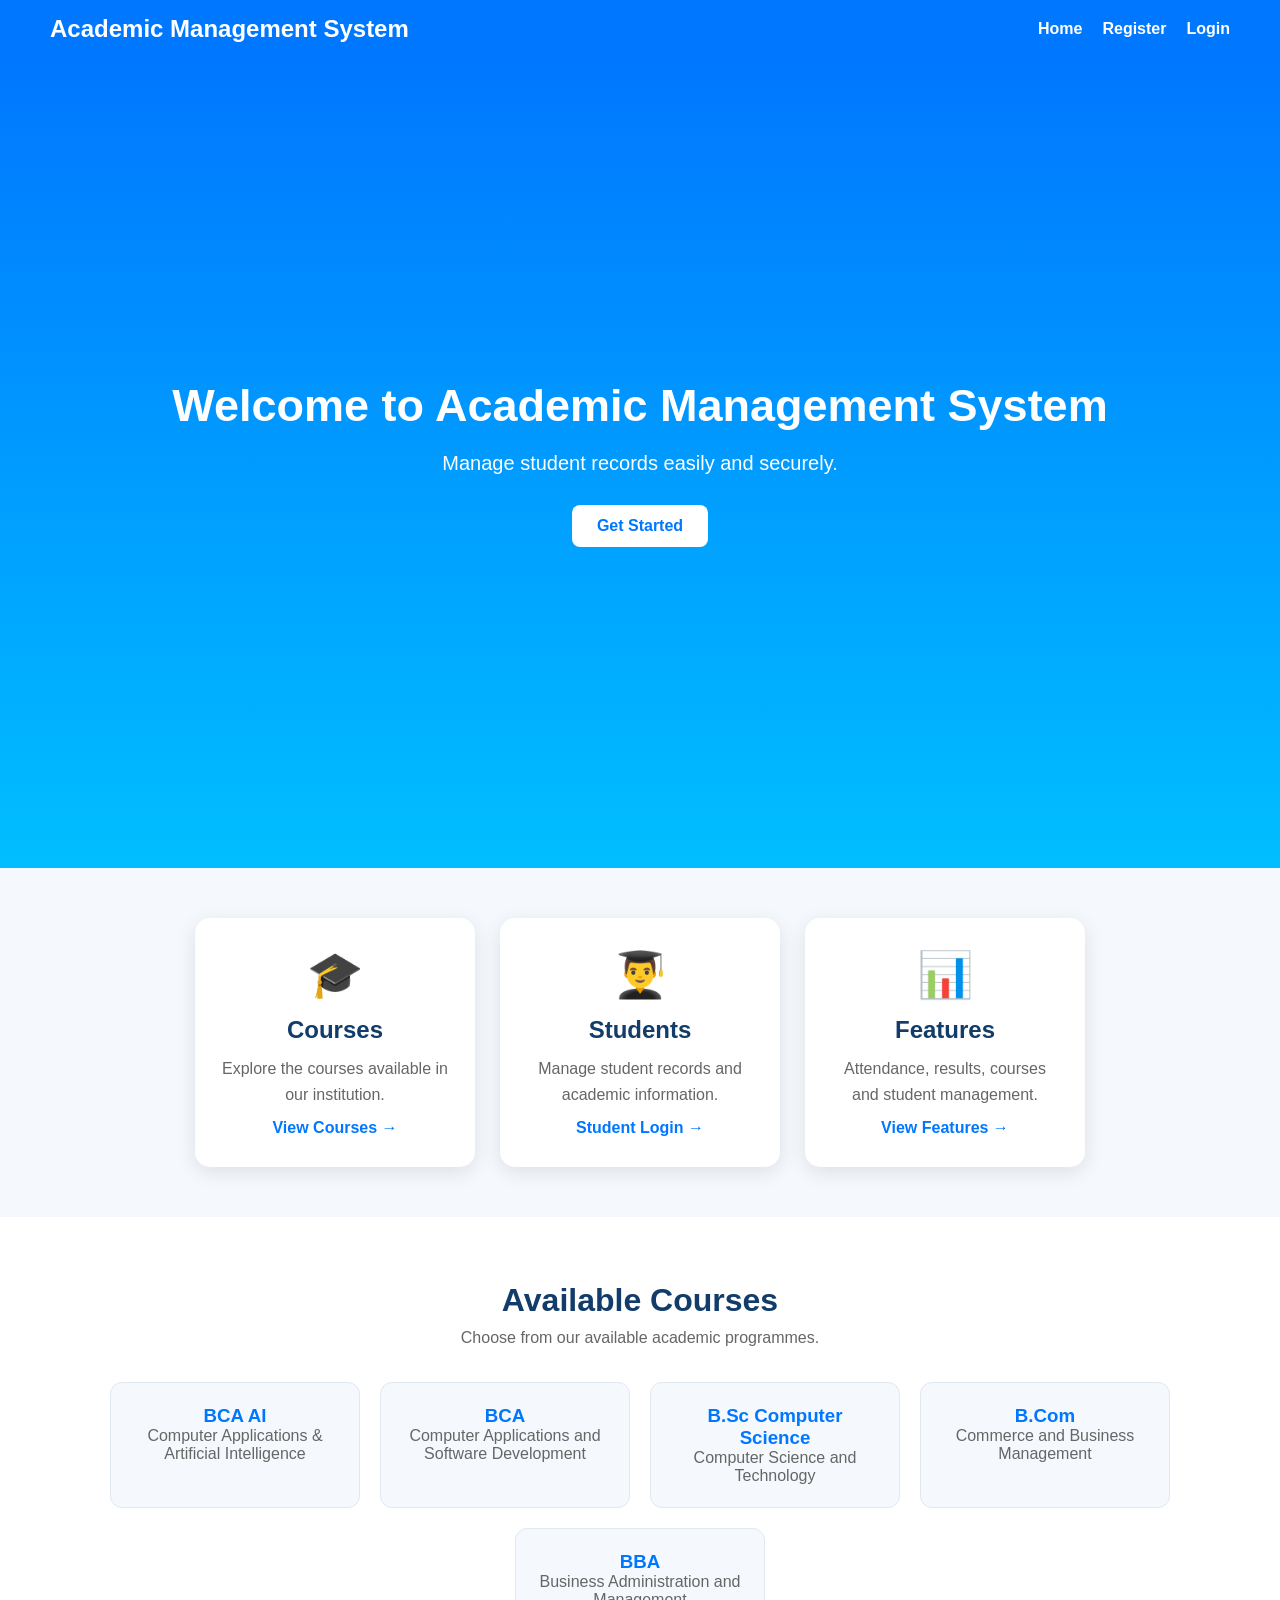
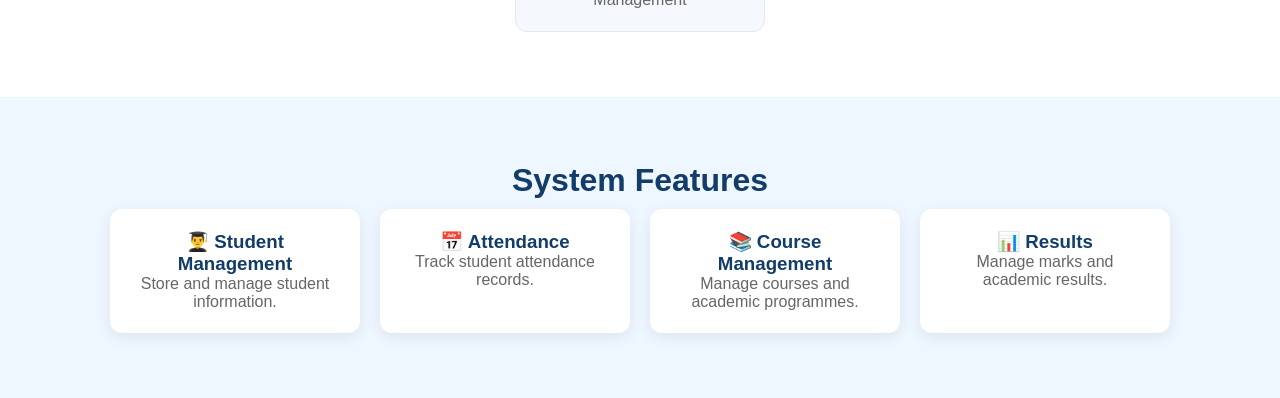
==== index.html @ a17a6cef "Add files via upload" ====
<!DOCTYPE html>
<html>
<head>
    <title>Student Management System</title>
    <link rel="stylesheet" href="style.css">
</head>
<body>

<nav>
    <h2>Academic Management System</h2>
    <ul>
        <li><a href="index.html">Home</a></li>
        <li><a href="register.html">Register</a></li>
        <li><a href="login.html">Login</a></li>
    </ul>
</nav>

<section class="hero">
    <h1>Welcome to Academic Management System</h1>
    <p>Manage student records easily and securely.</p>

    <a href="register.html" class="btn">Get Started</a>
</section>
<!-- INFORMATION CARDS -->

<section class="info-section">

    <div class="info-card">
        <div class="icon">🎓</div>
        <h2>Courses</h2>
        <p>Explore the courses available in our institution.</p>
        <a href="#courses">View Courses →</a>
    </div>

    <div class="info-card">
        <div class="icon">👨‍🎓</div>
        <h2>Students</h2>
        <p>Manage student records and academic information.</p>
        <a href="login.html">Student Login →</a>
    </div>

    <div class="info-card">
        <div class="icon">📊</div>
        <h2>Features</h2>
        <p>Attendance, results, courses and student management.</p>
        <a href="#features">View Features →</a>
    </div>

</section>


<!-- COURSES DETAILS -->

<section id="courses" class="details-section">

    <h2>Available Courses</h2>
    <p>Choose from our available academic programmes.</p>

    <div class="course-list">

        <div>
            <h3>BCA AI</h3>
            <p>Computer Applications & Artificial Intelligence</p>
        </div>

        <div>
            <h3>BCA</h3>
            <p>Computer Applications and Software Development</p>
        </div>

        <div>
            <h3>B.Sc Computer Science</h3>
            <p>Computer Science and Technology</p>
        </div>

        <div>
            <h3>B.Com</h3>
            <p>Commerce and Business Management</p>
        </div>

        <div>
            <h3>BBA</h3>
            <p>Business Administration and Management</p>
        </div>

    </div>

</section>


<!-- FEATURES DETAILS -->

<section id="features" class="details-section features-bg">

    <h2>System Features</h2>

    <div class="feature-list">

        <div>
            <h3>👨‍🎓 Student Management</h3>
            <p>Store and manage student information.</p>
        </div>

        <div>
            <h3>📅 Attendance</h3>
            <p>Track student attendance records.</p>
        </div>

        <div>
            <h3>📚 Course Management</h3>
            <p>Manage courses and academic programmes.</p>
        </div>

        <div>
            <h3>📊 Results</h3>
            <p>Manage marks and academic results.</p>
        </div>

    </div>

</section>

</body>
</html>
---- style.css ----
*{
margin:0;
padding:0;
box-sizing:border-box;
font-family:Arial,sans-serif;
}

body{
background:#f4f6f9;
}

/* Navigation */

nav{
display:flex;
justify-content:space-between;
align-items:center;
background:#0077ff;
padding:15px 50px;
}

nav h2{
color:white;
}

nav ul{
display:flex;
list-style:none;
}

nav ul li{
margin-left:20px;
}

nav ul li a{
text-decoration:none;
color:white;
font-weight:bold;
}

.hero{
height:90vh;
display:flex;
flex-direction:column;
justify-content:center;
align-items:center;
text-align:center;
background:linear-gradient(#0077ff,#00bfff);
color:white;
}

.hero h1{
font-size:45px;
margin-bottom:20px;
}

.hero p{
font-size:20px;
margin-bottom:30px;
}

.btn{
background:white;
color:#0077ff;
padding:12px 25px;
text-decoration:none;
border-radius:8px;
font-weight:bold;
}

.form-box{
width:350px;
margin:70px auto;
padding:30px;
background:white;
border-radius:10px;
box-shadow:0 0 10px gray;
}

.form-box h2{
text-align:center;
margin-bottom:20px;
}

.form-box input{
width:100%;
padding:12px;
margin:10px 0;
}

.form-box button{
width:100%;
padding:12px;
background:#0077ff;
color:white;
border:none;
cursor:pointer;
}

.form-box p{
margin-top:15px;
text-align:center;
}

.sidebar{
position:fixed;
width:220px;
height:100%;
background:#343a40;
padding-top:20px;
}

.sidebar h2{
color:white;
text-align:center;
margin-bottom:30px;
}

.sidebar a{
display:block;
padding:15px;
color:white;
text-decoration:none;
}

.sidebar a:hover{
background:#0077ff;
}

.main{
margin-left:240px;
padding:30px;
}

.cards{
display:flex;
gap:20px;
margin-bottom:30px;
}

.card{
background:white;
padding:20px;
width:200px;
text-align:center;
border-radius:10px;
box-shadow:0 0 10px lightgray;
}

table{
width:100%;
border-collapse:collapse;
background:white;
}

table th,table td{
border:1px solid #ddd;
padding:12px;
text-align:center;
}

table th{
background:#0077ff;
color:white;
}
/* INFORMATION CARDS */

.info-section {
    display: flex;
    justify-content: center;
    gap: 25px;
    padding: 50px 8%;
    background: #f5f8fc;
}

.info-card {
    width: 280px;
    background: white;
    padding: 30px 25px;
    text-align: center;
    border-radius: 15px;
    box-shadow: 0 5px 20px rgba(0,0,0,0.10);
    transition: 0.3s;
}

.info-card:hover {
    transform: translateY(-8px);
    box-shadow: 0 10px 25px rgba(0,0,0,0.15);
}

.icon {
    font-size: 45px;
    margin-bottom: 15px;
}

.info-card h2 {
    color: #123c69;
    margin-bottom: 12px;
}

.info-card p {
    color: #666;
    line-height: 1.6;
}

.info-card a {
    display: inline-block;
    margin-top: 12px;
    color: #0077ff;
    text-decoration: none;
    font-weight: bold;
}


/* DETAILS SECTION */

.details-section {
    padding: 65px 8%;
    text-align: center;
    background: white;
}

.details-section h2 {
    font-size: 32px;
    color: #123c69;
    margin-bottom: 10px;
}

.details-section > p {
    color: #666;
    margin-bottom: 35px;
}


/* COURSE LIST */

.course-list {
    display: flex;
    justify-content: center;
    flex-wrap: wrap;
    gap: 20px;
}

.course-list div {
    width: 250px;
    padding: 22px;
    background: #f5f8fc;
    border-radius: 12px;
    border: 1px solid #e0e8f0;
}

.course-list h3 {
    color: #0077ff;
}

.course-list p {
    color: #666;
}


/* FEATURES */

.features-bg {
    background: #eef6ff;
}

.feature-list {
    display: flex;
    justify-content: center;
    flex-wrap: wrap;
    gap: 20px;
}

.feature-list div {
    width: 250px;
    padding: 22px;
    background: white;
    border-radius: 12px;
    box-shadow: 0 4px 15px rgba(0,0,0,0.08);
}

.feature-list h3 {
    color: #123c69;
}

.feature-list p {
    color: #666;
}


/* MOBILE */

@media (max-width: 768px) {

    .info-section {
        flex-direction: column;
        align-items: center;
    }

    .info-card {
        width: 80%;
    }

}
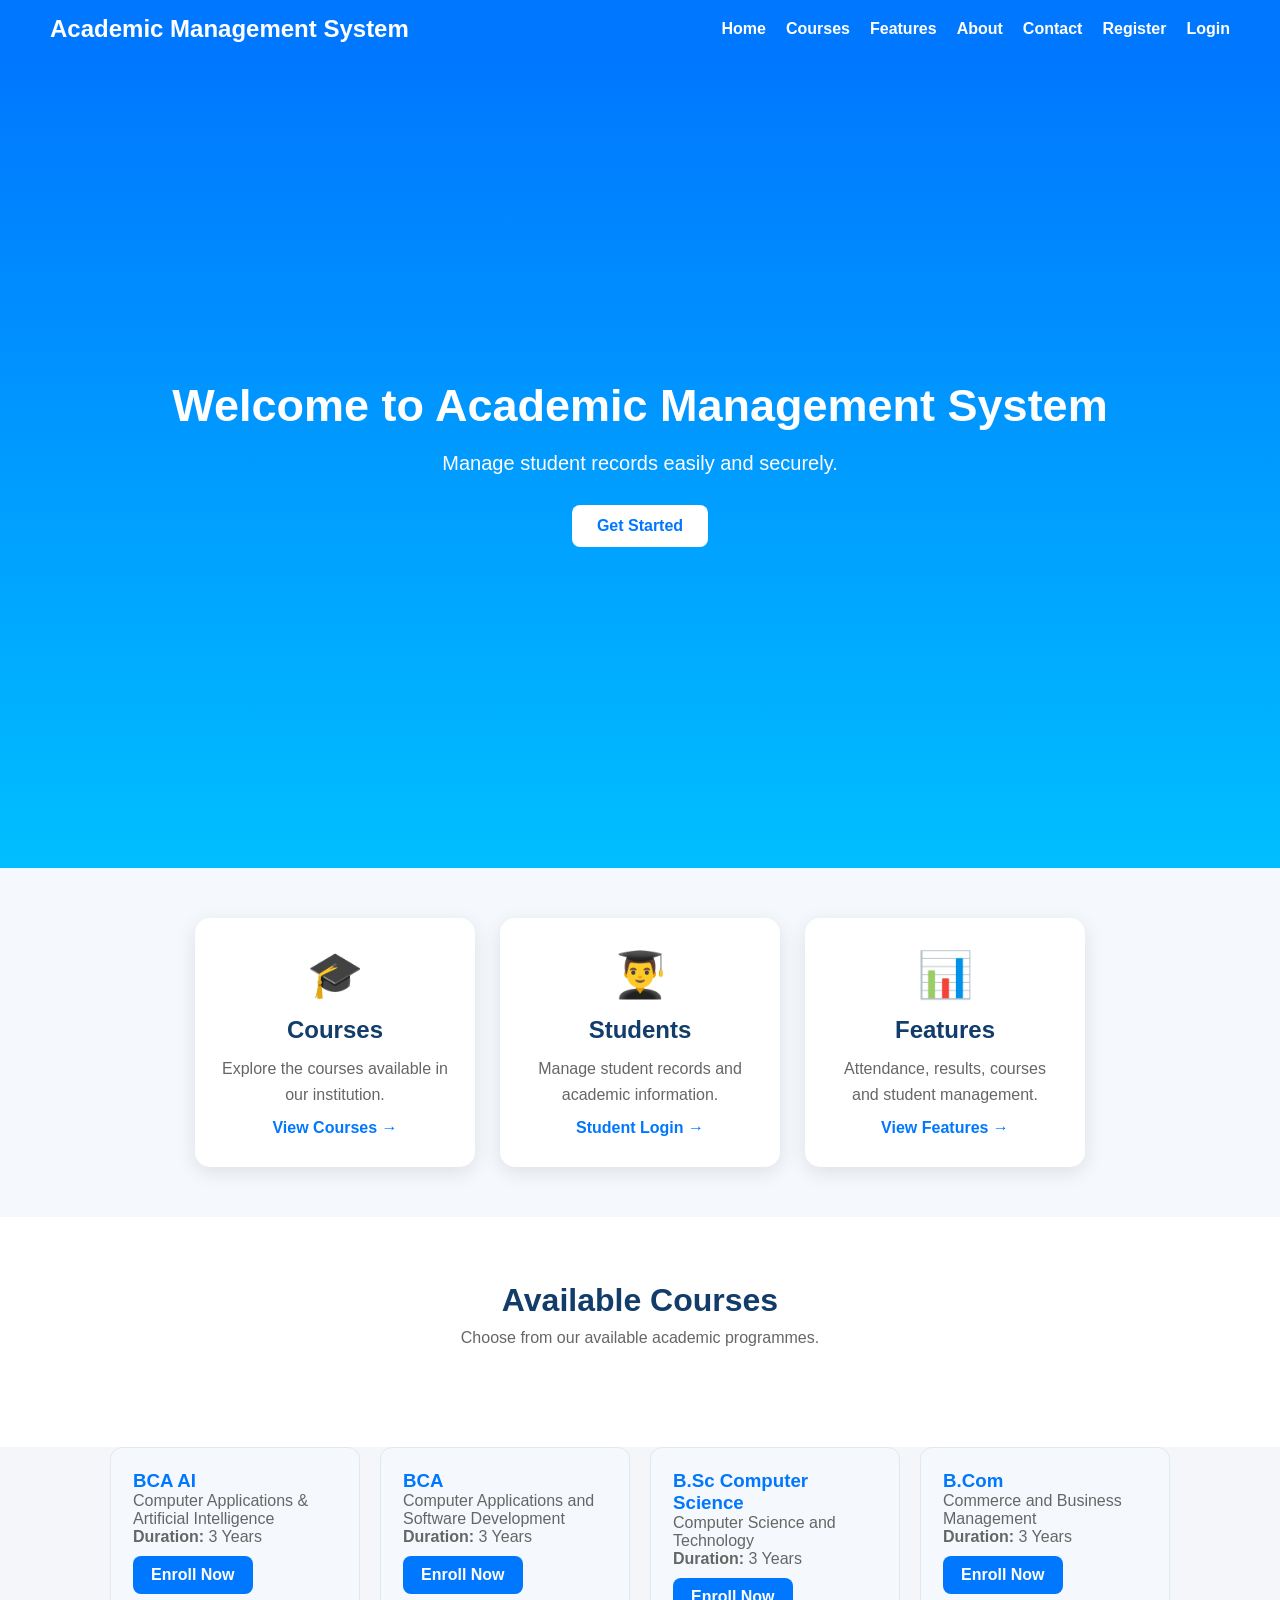
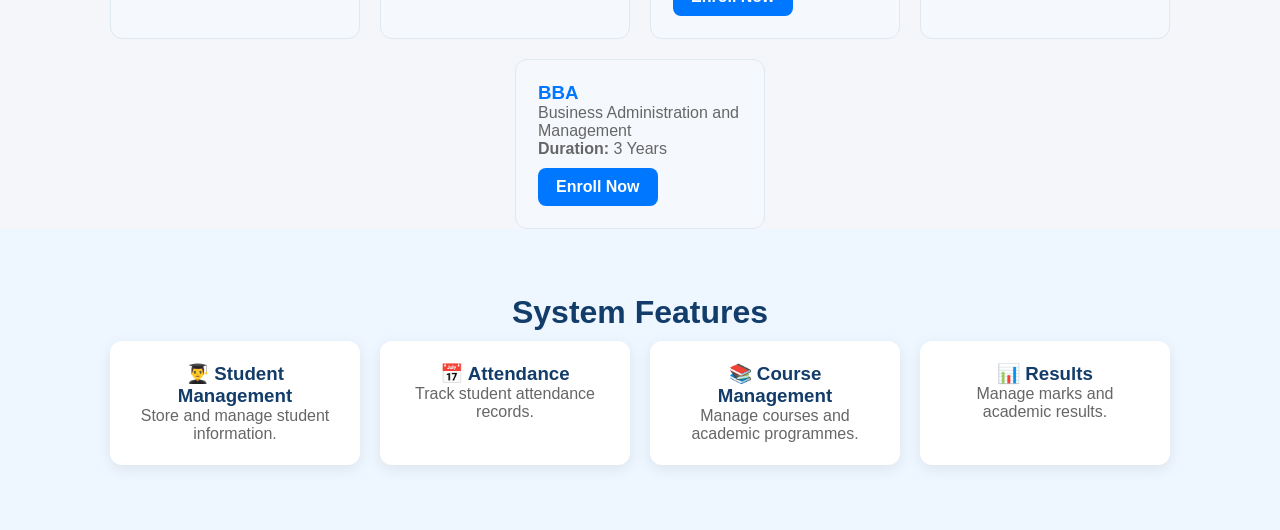
==== commit 0c9426cf: "Add files via upload" ====
--- a/index.html
+++ b/index.html
@@ -10,6 +10,10 @@
     <h2>Academic Management System</h2>
     <ul>
         <li><a href="index.html">Home</a></li>
+        <li><a href="#courses">Courses</a></li>
+        <li><a href="#features">Features</a></li>
+        <li><a href="#about">About</a></li>
+        <li><a href="#contact">Contact</a></li>
         <li><a href="register.html">Register</a></li>
         <li><a href="login.html">Login</a></li>
     </ul>
@@ -55,32 +59,44 @@
 
     <h2>Available Courses</h2>
     <p>Choose from our available academic programmes.</p>
+    </section>
+
 
     <div class="course-list">
 
         <div>
             <h3>BCA AI</h3>
             <p>Computer Applications & Artificial Intelligence</p>
+            <p><strong>Duration:</strong> 3 Years</p>
+            <a href="register.html" class="enroll-btn">Enroll Now</a>
         </div>
 
         <div>
             <h3>BCA</h3>
             <p>Computer Applications and Software Development</p>
+            <p><strong>Duration:</strong> 3 Years</p>
+    <a href="register.html" class="enroll-btn">Enroll Now</a>
         </div>
 
         <div>
             <h3>B.Sc Computer Science</h3>
             <p>Computer Science and Technology</p>
+            <p><strong>Duration:</strong> 3 Years</p>
+    <a href="register.html" class="enroll-btn">Enroll Now</a>
         </div>
 
         <div>
             <h3>B.Com</h3>
             <p>Commerce and Business Management</p>
+            <p><strong>Duration:</strong> 3 Years</p>
+    <a href="register.html" class="enroll-btn">Enroll Now</a>
         </div>
 
         <div>
             <h3>BBA</h3>
             <p>Business Administration and Management</p>
+            <p><strong>Duration:</strong> 3 Years</p>
+    <a href="register.html" class="enroll-btn">Enroll Now</a>
         </div>
 
     </div>
--- a/style.css
+++ b/style.css
@@ -301,4 +301,18 @@
         width: 80%;
     }
 
+}
+.enroll-btn{
+    display:inline-block;
+    margin-top:10px;
+    padding:10px 18px;
+    background:#0077ff;
+    color:white;
+    text-decoration:none;
+    border-radius:8px;
+    font-weight:bold;
+}
+
+.enroll-btn:hover{
+    background:#005dcc;
 }
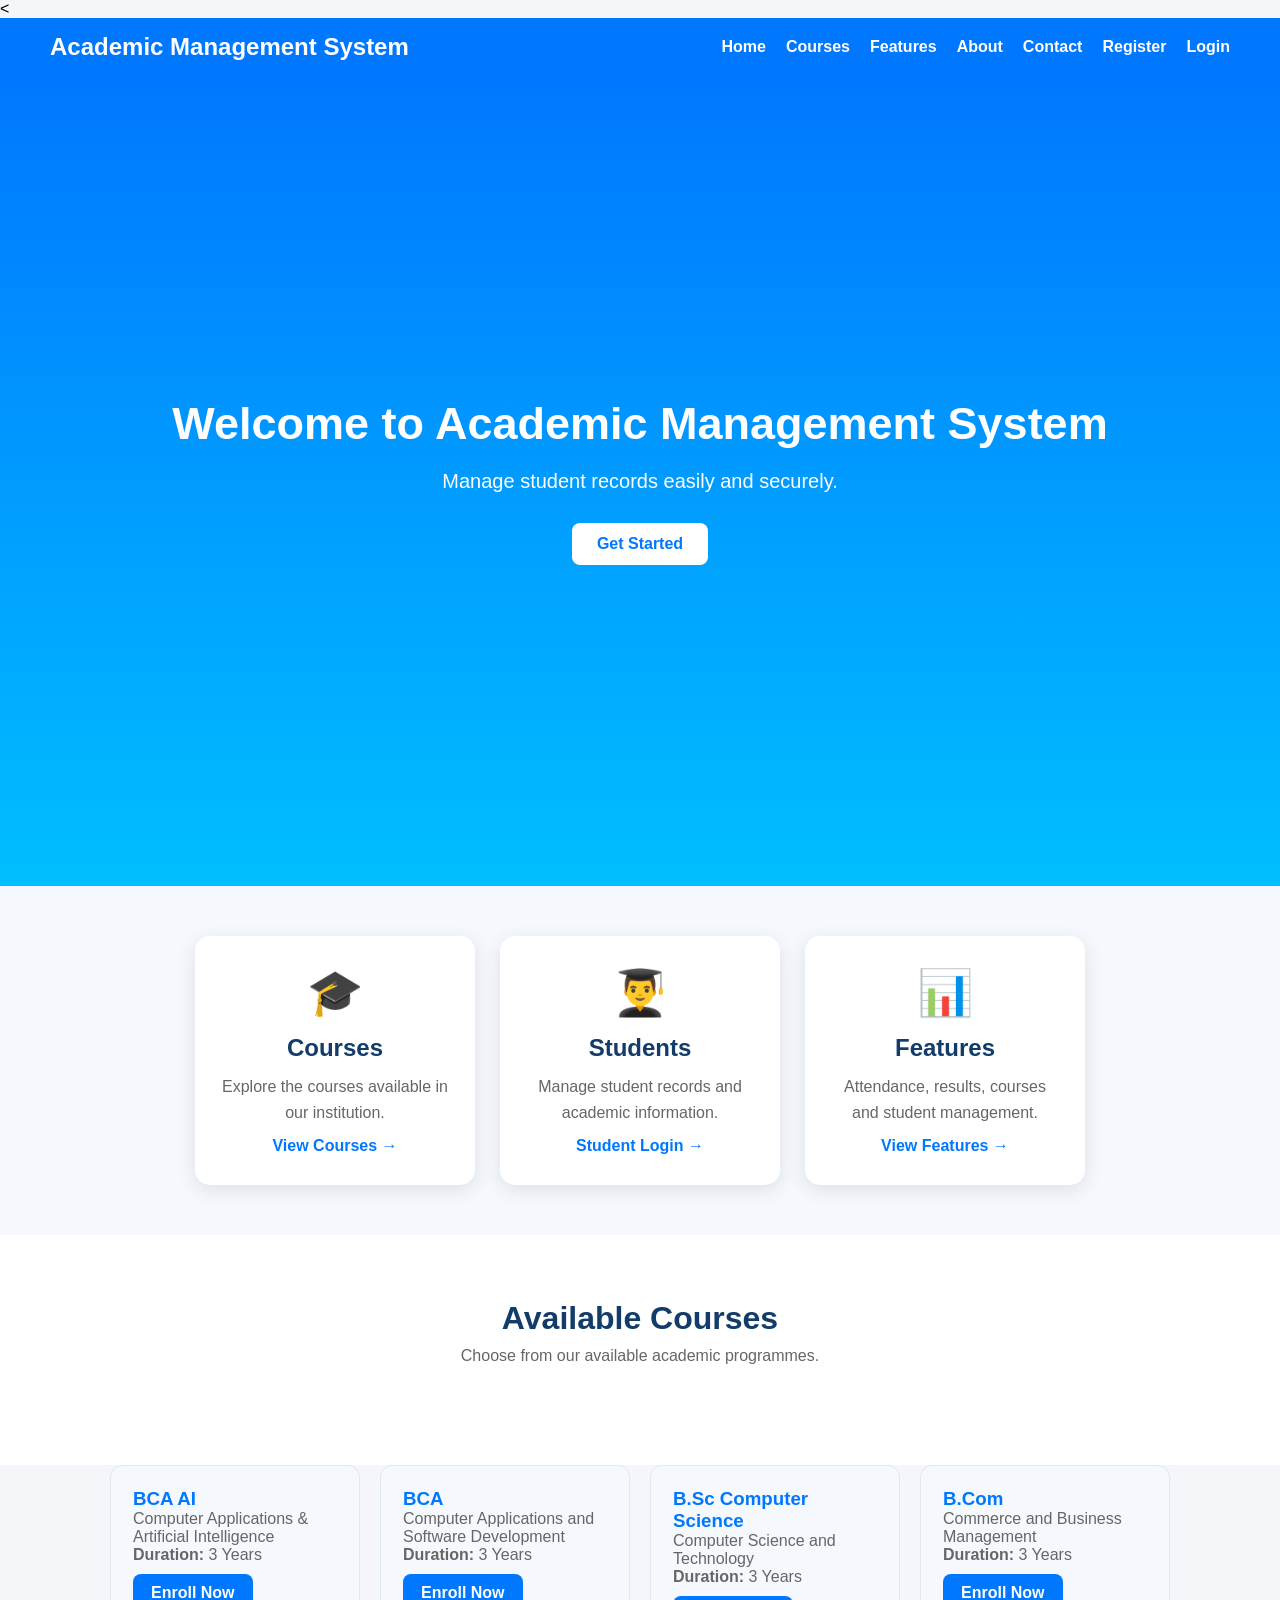
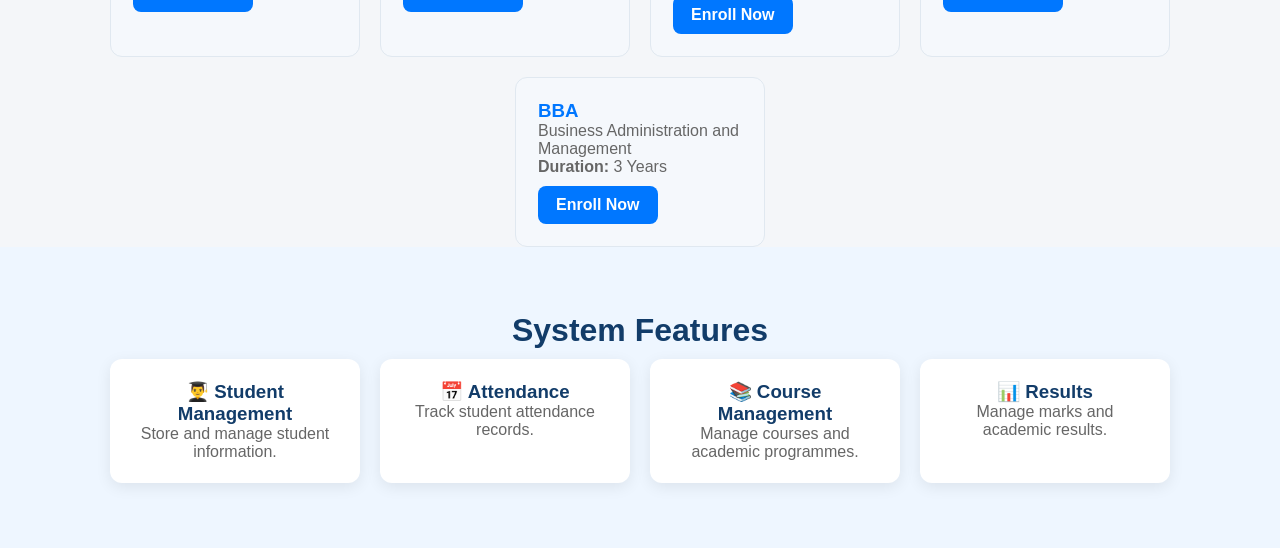
==== commit afe10407: "Add files via upload" ====
--- a/index.html
+++ b/index.html
@@ -1,4 +1,4 @@
-<!DOCTYPE html>
+<<!DOCTYPE html>
 <html>
 <head>
     <title>Student Management System</title>
--- a/style.css
+++ b/style.css
@@ -315,4 +315,147 @@
 
 .enroll-btn:hover{
     background:#005dcc;
+}
+/* MY COURSE SECTION */
+
+.student-course {
+    padding: 40px;
+    margin-left: 250px;
+    background: #f5f8fc;
+    min-height: 100vh;
+}
+
+.student-course h1 {
+    color: #1e3a5f;
+    margin-bottom: 5px;
+}
+
+.course-subtitle {
+    color: #64748b;
+    margin-bottom: 25px;
+}
+
+
+/* COURSE CARD */
+
+.course-card {
+    background: white;
+    padding: 25px;
+    border-radius: 15px;
+    box-shadow: 0 5px 15px rgba(0,0,0,0.08);
+    margin-bottom: 25px;
+}
+
+.course-header {
+    display: flex;
+    justify-content: space-between;
+    align-items: center;
+}
+
+.course-header h2 {
+    color: #2563eb;
+    margin-bottom: 5px;
+}
+
+.course-header p {
+    color: #64748b;
+}
+
+.course-status {
+    background: #dcfce7;
+    color: #15803d;
+    padding: 8px 15px;
+    border-radius: 20px;
+    font-weight: bold;
+}
+
+
+/* COURSE INFORMATION */
+
+.course-info {
+    display: grid;
+    grid-template-columns: repeat(3, 1fr);
+    gap: 20px;
+    margin-top: 25px;
+}
+
+.info-box {
+    background: #f8fafc;
+    padding: 18px;
+    border-radius: 10px;
+}
+
+.info-box h3 {
+    margin: 0 0 8px;
+    color: #334155;
+}
+
+.info-box p {
+    margin: 0;
+    color: #2563eb;
+    font-weight: bold;
+}
+
+
+/* ACTION CARDS */
+
+.dashboard-actions {
+    display: grid;
+    grid-template-columns: repeat(2, 1fr);
+    gap: 25px;
+}
+
+.action-card {
+    background: white;
+    padding: 30px;
+    text-align: center;
+    border-radius: 15px;
+    box-shadow: 0 5px 15px rgba(0,0,0,0.08);
+}
+
+.action-icon {
+    font-size: 45px;
+}
+
+.action-card h2 {
+    color: #1e3a5f;
+}
+
+.action-card p {
+    color: #64748b;
+    line-height: 1.5;
+}
+
+.action-btn {
+    display: inline-block;
+    margin-top: 15px;
+    padding: 11px 20px;
+    background: #2563eb;
+    color: white;
+    text-decoration: none;
+    border-radius: 8px;
+    font-weight: bold;
+}
+
+.action-btn:hover {
+    background: #1d4ed8;
+}
+
+
+/* MOBILE */
+
+@media (max-width: 768px) {
+
+    .student-course {
+        margin-left: 0;
+        padding: 20px;
+    }
+
+    .course-info {
+        grid-template-columns: 1fr;
+    }
+
+    .dashboard-actions {
+        grid-template-columns: 1fr;
+    }
 }
